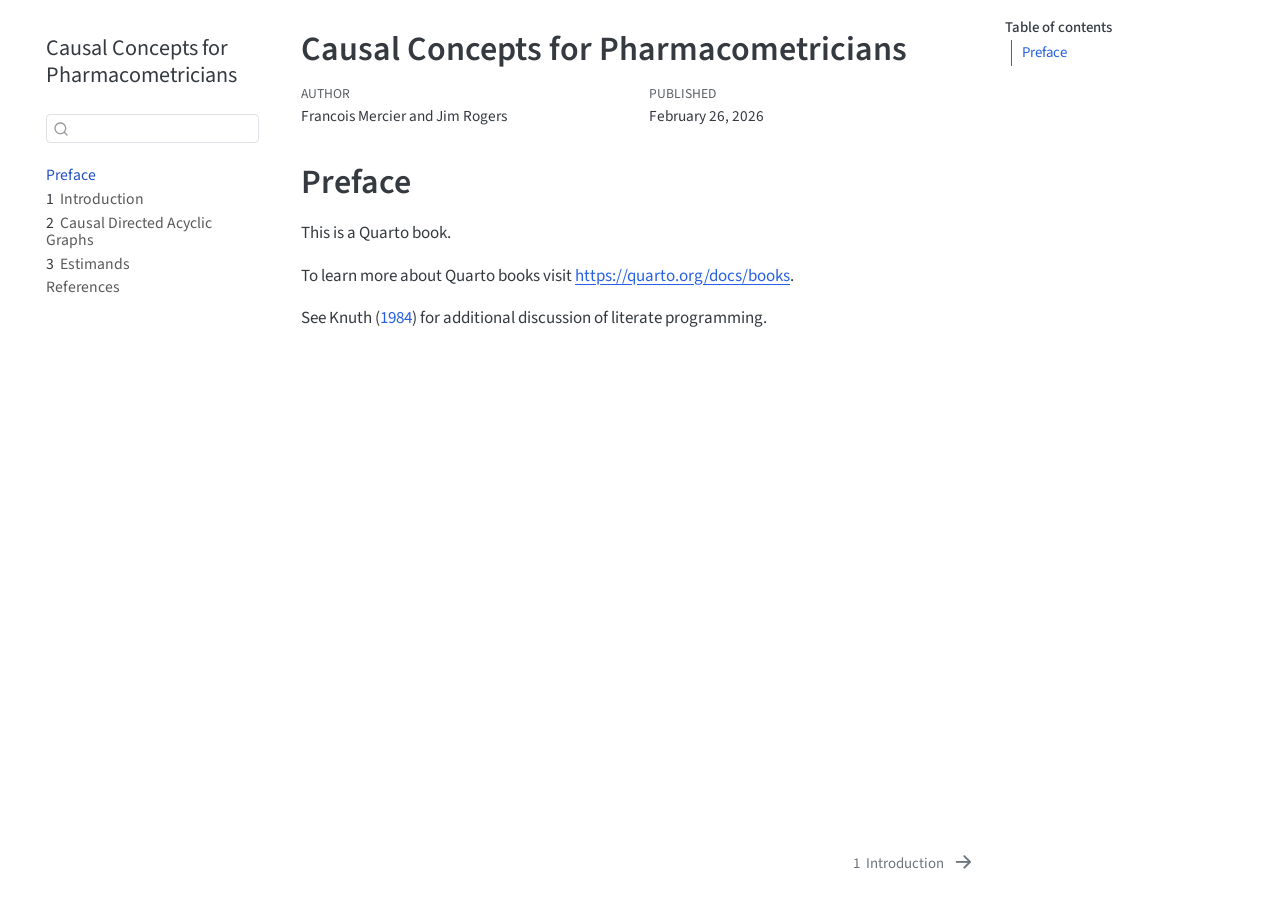
==== index.html @ 0e00f17c "Built site for gh-pages" ====
<!DOCTYPE html>
<html xmlns="http://www.w3.org/1999/xhtml" lang="en" xml:lang="en"><head>

<meta charset="utf-8">
<meta name="generator" content="quarto-1.7.31">

<meta name="viewport" content="width=device-width, initial-scale=1.0, user-scalable=yes">

<meta name="author" content="Francois Mercier and Jim Rogers">
<meta name="dcterms.date" content="2026-02-26">

<title>Causal Concepts for Pharmacometricians</title>
<style>
code{white-space: pre-wrap;}
span.smallcaps{font-variant: small-caps;}
div.columns{display: flex; gap: min(4vw, 1.5em);}
div.column{flex: auto; overflow-x: auto;}
div.hanging-indent{margin-left: 1.5em; text-indent: -1.5em;}
ul.task-list{list-style: none;}
ul.task-list li input[type="checkbox"] {
  width: 0.8em;
  margin: 0 0.8em 0.2em -1em; /* quarto-specific, see https://github.com/quarto-dev/quarto-cli/issues/4556 */ 
  vertical-align: middle;
}
/* CSS for citations */
div.csl-bib-body { }
div.csl-entry {
  clear: both;
  margin-bottom: 0em;
}
.hanging-indent div.csl-entry {
  margin-left:2em;
  text-indent:-2em;
}
div.csl-left-margin {
  min-width:2em;
  float:left;
}
div.csl-right-inline {
  margin-left:2em;
  padding-left:1em;
}
div.csl-indent {
  margin-left: 2em;
}</style>


<script src="site_libs/quarto-nav/quarto-nav.js"></script>
<script src="site_libs/quarto-nav/headroom.min.js"></script>
<script src="site_libs/clipboard/clipboard.min.js"></script>
<script src="site_libs/quarto-search/autocomplete.umd.js"></script>
<script src="site_libs/quarto-search/fuse.min.js"></script>
<script src="site_libs/quarto-search/quarto-search.js"></script>
<meta name="quarto:offset" content="./">
<link href="./Chapter0/intro.html" rel="next">
<script src="site_libs/quarto-html/quarto.js" type="module"></script>
<script src="site_libs/quarto-html/tabsets/tabsets.js" type="module"></script>
<script src="site_libs/quarto-html/popper.min.js"></script>
<script src="site_libs/quarto-html/tippy.umd.min.js"></script>
<script src="site_libs/quarto-html/anchor.min.js"></script>
<link href="site_libs/quarto-html/tippy.css" rel="stylesheet">
<link href="site_libs/quarto-html/quarto-syntax-highlighting-e1a5c8363afafaef2c763b6775fbf3ca.css" rel="stylesheet" id="quarto-text-highlighting-styles">
<script src="site_libs/bootstrap/bootstrap.min.js"></script>
<link href="site_libs/bootstrap/bootstrap-icons.css" rel="stylesheet">
<link href="site_libs/bootstrap/bootstrap-24369470c036f38a51220ca9a6759448.min.css" rel="stylesheet" append-hash="true" id="quarto-bootstrap" data-mode="light">
<script id="quarto-search-options" type="application/json">{
  "location": "sidebar",
  "copy-button": false,
  "collapse-after": 3,
  "panel-placement": "start",
  "type": "textbox",
  "limit": 50,
  "keyboard-shortcut": [
    "f",
    "/",
    "s"
  ],
  "show-item-context": false,
  "language": {
    "search-no-results-text": "No results",
    "search-matching-documents-text": "matching documents",
    "search-copy-link-title": "Copy link to search",
    "search-hide-matches-text": "Hide additional matches",
    "search-more-match-text": "more match in this document",
    "search-more-matches-text": "more matches in this document",
    "search-clear-button-title": "Clear",
    "search-text-placeholder": "",
    "search-detached-cancel-button-title": "Cancel",
    "search-submit-button-title": "Submit",
    "search-label": "Search"
  }
}</script>


</head>

<body class="nav-sidebar floating quarto-light">

<div id="quarto-search-results"></div>
  <header id="quarto-header" class="headroom fixed-top">
  <nav class="quarto-secondary-nav">
    <div class="container-fluid d-flex">
      <button type="button" class="quarto-btn-toggle btn" data-bs-toggle="collapse" role="button" data-bs-target=".quarto-sidebar-collapse-item" aria-controls="quarto-sidebar" aria-expanded="false" aria-label="Toggle sidebar navigation" onclick="if (window.quartoToggleHeadroom) { window.quartoToggleHeadroom(); }">
        <i class="bi bi-layout-text-sidebar-reverse"></i>
      </button>
        <nav class="quarto-page-breadcrumbs" aria-label="breadcrumb"><ol class="breadcrumb"><li class="breadcrumb-item"><a href="./index.html">Preface</a></li></ol></nav>
        <a class="flex-grow-1" role="navigation" data-bs-toggle="collapse" data-bs-target=".quarto-sidebar-collapse-item" aria-controls="quarto-sidebar" aria-expanded="false" aria-label="Toggle sidebar navigation" onclick="if (window.quartoToggleHeadroom) { window.quartoToggleHeadroom(); }">      
        </a>
      <button type="button" class="btn quarto-search-button" aria-label="Search" onclick="window.quartoOpenSearch();">
        <i class="bi bi-search"></i>
      </button>
    </div>
  </nav>
</header>
<!-- content -->
<div id="quarto-content" class="quarto-container page-columns page-rows-contents page-layout-article">
<!-- sidebar -->
  <nav id="quarto-sidebar" class="sidebar collapse collapse-horizontal quarto-sidebar-collapse-item sidebar-navigation floating overflow-auto">
    <div class="pt-lg-2 mt-2 text-left sidebar-header">
    <div class="sidebar-title mb-0 py-0">
      <a href="./">Causal Concepts for Pharmacometricians</a> 
    </div>
      </div>
        <div class="mt-2 flex-shrink-0 align-items-center">
        <div class="sidebar-search">
        <div id="quarto-search" class="" title="Search"></div>
        </div>
        </div>
    <div class="sidebar-menu-container"> 
    <ul class="list-unstyled mt-1">
        <li class="sidebar-item">
  <div class="sidebar-item-container"> 
  <a href="./index.html" class="sidebar-item-text sidebar-link active">
 <span class="menu-text">Preface</span></a>
  </div>
</li>
        <li class="sidebar-item">
  <div class="sidebar-item-container"> 
  <a href="./Chapter0/intro.html" class="sidebar-item-text sidebar-link">
 <span class="menu-text"><span class="chapter-number">1</span>&nbsp; <span class="chapter-title">Introduction</span></span></a>
  </div>
</li>
        <li class="sidebar-item">
  <div class="sidebar-item-container"> 
  <a href="./Chapter1/dags.html" class="sidebar-item-text sidebar-link">
 <span class="menu-text"><span class="chapter-number">2</span>&nbsp; <span class="chapter-title">Causal Directed Acyclic Graphs</span></span></a>
  </div>
</li>
        <li class="sidebar-item">
  <div class="sidebar-item-container"> 
  <a href="./Chapter2/estimands.html" class="sidebar-item-text sidebar-link">
 <span class="menu-text"><span class="chapter-number">3</span>&nbsp; <span class="chapter-title">Estimands</span></span></a>
  </div>
</li>
        <li class="sidebar-item">
  <div class="sidebar-item-container"> 
  <a href="./references.html" class="sidebar-item-text sidebar-link">
 <span class="menu-text">References</span></a>
  </div>
</li>
    </ul>
    </div>
</nav>
<div id="quarto-sidebar-glass" class="quarto-sidebar-collapse-item" data-bs-toggle="collapse" data-bs-target=".quarto-sidebar-collapse-item"></div>
<!-- margin-sidebar -->
    <div id="quarto-margin-sidebar" class="sidebar margin-sidebar">
        <nav id="TOC" role="doc-toc" class="toc-active">
    <h2 id="toc-title">Table of contents</h2>
   
  <ul>
  <li><a href="#preface" id="toc-preface" class="nav-link active" data-scroll-target="#preface">Preface</a></li>
  </ul>
</nav>
    </div>
<!-- main -->
<main class="content" id="quarto-document-content">

<header id="title-block-header" class="quarto-title-block default">
<div class="quarto-title">
<h1 class="title">Causal Concepts for Pharmacometricians</h1>
</div>



<div class="quarto-title-meta">

    <div>
    <div class="quarto-title-meta-heading">Author</div>
    <div class="quarto-title-meta-contents">
             <p>Francois Mercier and Jim Rogers </p>
          </div>
  </div>
    
    <div>
    <div class="quarto-title-meta-heading">Published</div>
    <div class="quarto-title-meta-contents">
      <p class="date">February 26, 2026</p>
    </div>
  </div>
  
    
  </div>
  


</header>


<section id="preface" class="level1 unnumbered">
<h1 class="unnumbered">Preface</h1>
<p>This is a Quarto book.</p>
<p>To learn more about Quarto books visit <a href="https://quarto.org/docs/books" class="uri">https://quarto.org/docs/books</a>.</p>
<p>See <span class="citation" data-cites="knuth84">Knuth (<a href="references.html#ref-knuth84" role="doc-biblioref">1984</a>)</span> for additional discussion of literate programming.</p>


<div id="refs" class="references csl-bib-body hanging-indent" data-entry-spacing="0" role="list" style="display: none">
<div id="ref-knuth84" class="csl-entry" role="listitem">
Knuth, Donald E. 1984. <span>“Literate Programming.”</span> <em>Comput. J.</em> 27 (2): 97–111. <a href="https://doi.org/10.1093/comjnl/27.2.97">https://doi.org/10.1093/comjnl/27.2.97</a>.
</div>
</div>
</section>

</main> <!-- /main -->
<script id="quarto-html-after-body" type="application/javascript">
  window.document.addEventListener("DOMContentLoaded", function (event) {
    const icon = "";
    const anchorJS = new window.AnchorJS();
    anchorJS.options = {
      placement: 'right',
      icon: icon
    };
    anchorJS.add('.anchored');
    const isCodeAnnotation = (el) => {
      for (const clz of el.classList) {
        if (clz.startsWith('code-annotation-')) {                     
          return true;
        }
      }
      return false;
    }
    const onCopySuccess = function(e) {
      // button target
      const button = e.trigger;
      // don't keep focus
      button.blur();
      // flash "checked"
      button.classList.add('code-copy-button-checked');
      var currentTitle = button.getAttribute("title");
      button.setAttribute("title", "Copied!");
      let tooltip;
      if (window.bootstrap) {
        button.setAttribute("data-bs-toggle", "tooltip");
        button.setAttribute("data-bs-placement", "left");
        button.setAttribute("data-bs-title", "Copied!");
        tooltip = new bootstrap.Tooltip(button, 
          { trigger: "manual", 
            customClass: "code-copy-button-tooltip",
            offset: [0, -8]});
        tooltip.show();    
      }
      setTimeout(function() {
        if (tooltip) {
          tooltip.hide();
          button.removeAttribute("data-bs-title");
          button.removeAttribute("data-bs-toggle");
          button.removeAttribute("data-bs-placement");
        }
        button.setAttribute("title", currentTitle);
        button.classList.remove('code-copy-button-checked');
      }, 1000);
      // clear code selection
      e.clearSelection();
    }
    const getTextToCopy = function(trigger) {
        const codeEl = trigger.previousElementSibling.cloneNode(true);
        for (const childEl of codeEl.children) {
          if (isCodeAnnotation(childEl)) {
            childEl.remove();
          }
        }
        return codeEl.innerText;
    }
    const clipboard = new window.ClipboardJS('.code-copy-button:not([data-in-quarto-modal])', {
      text: getTextToCopy
    });
    clipboard.on('success', onCopySuccess);
    if (window.document.getElementById('quarto-embedded-source-code-modal')) {
      const clipboardModal = new window.ClipboardJS('.code-copy-button[data-in-quarto-modal]', {
        text: getTextToCopy,
        container: window.document.getElementById('quarto-embedded-source-code-modal')
      });
      clipboardModal.on('success', onCopySuccess);
    }
      var localhostRegex = new RegExp(/^(?:http|https):\/\/localhost\:?[0-9]*\//);
      var mailtoRegex = new RegExp(/^mailto:/);
        var filterRegex = new RegExp('/' + window.location.host + '/');
      var isInternal = (href) => {
          return filterRegex.test(href) || localhostRegex.test(href) || mailtoRegex.test(href);
      }
      // Inspect non-navigation links and adorn them if external
     var links = window.document.querySelectorAll('a[href]:not(.nav-link):not(.navbar-brand):not(.toc-action):not(.sidebar-link):not(.sidebar-item-toggle):not(.pagination-link):not(.no-external):not([aria-hidden]):not(.dropdown-item):not(.quarto-navigation-tool):not(.about-link)');
      for (var i=0; i<links.length; i++) {
        const link = links[i];
        if (!isInternal(link.href)) {
          // undo the damage that might have been done by quarto-nav.js in the case of
          // links that we want to consider external
          if (link.dataset.originalHref !== undefined) {
            link.href = link.dataset.originalHref;
          }
        }
      }
    function tippyHover(el, contentFn, onTriggerFn, onUntriggerFn) {
      const config = {
        allowHTML: true,
        maxWidth: 500,
        delay: 100,
        arrow: false,
        appendTo: function(el) {
            return el.parentElement;
        },
        interactive: true,
        interactiveBorder: 10,
        theme: 'quarto',
        placement: 'bottom-start',
      };
      if (contentFn) {
        config.content = contentFn;
      }
      if (onTriggerFn) {
        config.onTrigger = onTriggerFn;
      }
      if (onUntriggerFn) {
        config.onUntrigger = onUntriggerFn;
      }
      window.tippy(el, config); 
    }
    const noterefs = window.document.querySelectorAll('a[role="doc-noteref"]');
    for (var i=0; i<noterefs.length; i++) {
      const ref = noterefs[i];
      tippyHover(ref, function() {
        // use id or data attribute instead here
        let href = ref.getAttribute('data-footnote-href') || ref.getAttribute('href');
        try { href = new URL(href).hash; } catch {}
        const id = href.replace(/^#\/?/, "");
        const note = window.document.getElementById(id);
        if (note) {
          return note.innerHTML;
        } else {
          return "";
        }
      });
    }
    const xrefs = window.document.querySelectorAll('a.quarto-xref');
    const processXRef = (id, note) => {
      // Strip column container classes
      const stripColumnClz = (el) => {
        el.classList.remove("page-full", "page-columns");
        if (el.children) {
          for (const child of el.children) {
            stripColumnClz(child);
          }
        }
      }
      stripColumnClz(note)
      if (id === null || id.startsWith('sec-')) {
        // Special case sections, only their first couple elements
        const container = document.createElement("div");
        if (note.children && note.children.length > 2) {
          container.appendChild(note.children[0].cloneNode(true));
          for (let i = 1; i < note.children.length; i++) {
            const child = note.children[i];
            if (child.tagName === "P" && child.innerText === "") {
              continue;
            } else {
              container.appendChild(child.cloneNode(true));
              break;
            }
          }
          if (window.Quarto?.typesetMath) {
            window.Quarto.typesetMath(container);
          }
          return container.innerHTML
        } else {
          if (window.Quarto?.typesetMath) {
            window.Quarto.typesetMath(note);
          }
          return note.innerHTML;
        }
      } else {
        // Remove any anchor links if they are present
        const anchorLink = note.querySelector('a.anchorjs-link');
        if (anchorLink) {
          anchorLink.remove();
        }
        if (window.Quarto?.typesetMath) {
          window.Quarto.typesetMath(note);
        }
        if (note.classList.contains("callout")) {
          return note.outerHTML;
        } else {
          return note.innerHTML;
        }
      }
    }
    for (var i=0; i<xrefs.length; i++) {
      const xref = xrefs[i];
      tippyHover(xref, undefined, function(instance) {
        instance.disable();
        let url = xref.getAttribute('href');
        let hash = undefined; 
        if (url.startsWith('#')) {
          hash = url;
        } else {
          try { hash = new URL(url).hash; } catch {}
        }
        if (hash) {
          const id = hash.replace(/^#\/?/, "");
          const note = window.document.getElementById(id);
          if (note !== null) {
            try {
              const html = processXRef(id, note.cloneNode(true));
              instance.setContent(html);
            } finally {
              instance.enable();
              instance.show();
            }
          } else {
            // See if we can fetch this
            fetch(url.split('#')[0])
            .then(res => res.text())
            .then(html => {
              const parser = new DOMParser();
              const htmlDoc = parser.parseFromString(html, "text/html");
              const note = htmlDoc.getElementById(id);
              if (note !== null) {
                const html = processXRef(id, note);
                instance.setContent(html);
              } 
            }).finally(() => {
              instance.enable();
              instance.show();
            });
          }
        } else {
          // See if we can fetch a full url (with no hash to target)
          // This is a special case and we should probably do some content thinning / targeting
          fetch(url)
          .then(res => res.text())
          .then(html => {
            const parser = new DOMParser();
            const htmlDoc = parser.parseFromString(html, "text/html");
            const note = htmlDoc.querySelector('main.content');
            if (note !== null) {
              // This should only happen for chapter cross references
              // (since there is no id in the URL)
              // remove the first header
              if (note.children.length > 0 && note.children[0].tagName === "HEADER") {
                note.children[0].remove();
              }
              const html = processXRef(null, note);
              instance.setContent(html);
            } 
          }).finally(() => {
            instance.enable();
            instance.show();
          });
        }
      }, function(instance) {
      });
    }
        let selectedAnnoteEl;
        const selectorForAnnotation = ( cell, annotation) => {
          let cellAttr = 'data-code-cell="' + cell + '"';
          let lineAttr = 'data-code-annotation="' +  annotation + '"';
          const selector = 'span[' + cellAttr + '][' + lineAttr + ']';
          return selector;
        }
        const selectCodeLines = (annoteEl) => {
          const doc = window.document;
          const targetCell = annoteEl.getAttribute("data-target-cell");
          const targetAnnotation = annoteEl.getAttribute("data-target-annotation");
          const annoteSpan = window.document.querySelector(selectorForAnnotation(targetCell, targetAnnotation));
          const lines = annoteSpan.getAttribute("data-code-lines").split(",");
          const lineIds = lines.map((line) => {
            return targetCell + "-" + line;
          })
          let top = null;
          let height = null;
          let parent = null;
          if (lineIds.length > 0) {
              //compute the position of the single el (top and bottom and make a div)
              const el = window.document.getElementById(lineIds[0]);
              top = el.offsetTop;
              height = el.offsetHeight;
              parent = el.parentElement.parentElement;
            if (lineIds.length > 1) {
              const lastEl = window.document.getElementById(lineIds[lineIds.length - 1]);
              const bottom = lastEl.offsetTop + lastEl.offsetHeight;
              height = bottom - top;
            }
            if (top !== null && height !== null && parent !== null) {
              // cook up a div (if necessary) and position it 
              let div = window.document.getElementById("code-annotation-line-highlight");
              if (div === null) {
                div = window.document.createElement("div");
                div.setAttribute("id", "code-annotation-line-highlight");
                div.style.position = 'absolute';
                parent.appendChild(div);
              }
              div.style.top = top - 2 + "px";
              div.style.height = height + 4 + "px";
              div.style.left = 0;
              let gutterDiv = window.document.getElementById("code-annotation-line-highlight-gutter");
              if (gutterDiv === null) {
                gutterDiv = window.document.createElement("div");
                gutterDiv.setAttribute("id", "code-annotation-line-highlight-gutter");
                gutterDiv.style.position = 'absolute';
                const codeCell = window.document.getElementById(targetCell);
                const gutter = codeCell.querySelector('.code-annotation-gutter');
                gutter.appendChild(gutterDiv);
              }
              gutterDiv.style.top = top - 2 + "px";
              gutterDiv.style.height = height + 4 + "px";
            }
            selectedAnnoteEl = annoteEl;
          }
        };
        const unselectCodeLines = () => {
          const elementsIds = ["code-annotation-line-highlight", "code-annotation-line-highlight-gutter"];
          elementsIds.forEach((elId) => {
            const div = window.document.getElementById(elId);
            if (div) {
              div.remove();
            }
          });
          selectedAnnoteEl = undefined;
        };
          // Handle positioning of the toggle
      window.addEventListener(
        "resize",
        throttle(() => {
          elRect = undefined;
          if (selectedAnnoteEl) {
            selectCodeLines(selectedAnnoteEl);
          }
        }, 10)
      );
      function throttle(fn, ms) {
      let throttle = false;
      let timer;
        return (...args) => {
          if(!throttle) { // first call gets through
              fn.apply(this, args);
              throttle = true;
          } else { // all the others get throttled
              if(timer) clearTimeout(timer); // cancel #2
              timer = setTimeout(() => {
                fn.apply(this, args);
                timer = throttle = false;
              }, ms);
          }
        };
      }
        // Attach click handler to the DT
        const annoteDls = window.document.querySelectorAll('dt[data-target-cell]');
        for (const annoteDlNode of annoteDls) {
          annoteDlNode.addEventListener('click', (event) => {
            const clickedEl = event.target;
            if (clickedEl !== selectedAnnoteEl) {
              unselectCodeLines();
              const activeEl = window.document.querySelector('dt[data-target-cell].code-annotation-active');
              if (activeEl) {
                activeEl.classList.remove('code-annotation-active');
              }
              selectCodeLines(clickedEl);
              clickedEl.classList.add('code-annotation-active');
            } else {
              // Unselect the line
              unselectCodeLines();
              clickedEl.classList.remove('code-annotation-active');
            }
          });
        }
    const findCites = (el) => {
      const parentEl = el.parentElement;
      if (parentEl) {
        const cites = parentEl.dataset.cites;
        if (cites) {
          return {
            el,
            cites: cites.split(' ')
          };
        } else {
          return findCites(el.parentElement)
        }
      } else {
        return undefined;
      }
    };
    var bibliorefs = window.document.querySelectorAll('a[role="doc-biblioref"]');
    for (var i=0; i<bibliorefs.length; i++) {
      const ref = bibliorefs[i];
      const citeInfo = findCites(ref);
      if (citeInfo) {
        tippyHover(citeInfo.el, function() {
          var popup = window.document.createElement('div');
          citeInfo.cites.forEach(function(cite) {
            var citeDiv = window.document.createElement('div');
            citeDiv.classList.add('hanging-indent');
            citeDiv.classList.add('csl-entry');
            var biblioDiv = window.document.getElementById('ref-' + cite);
            if (biblioDiv) {
              citeDiv.innerHTML = biblioDiv.innerHTML;
            }
            popup.appendChild(citeDiv);
          });
          return popup.innerHTML;
        });
      }
    }
  });
  </script>
<nav class="page-navigation">
  <div class="nav-page nav-page-previous">
  </div>
  <div class="nav-page nav-page-next">
      <a href="./Chapter0/intro.html" class="pagination-link" aria-label="Introduction">
        <span class="nav-page-text"><span class="chapter-number">1</span>&nbsp; <span class="chapter-title">Introduction</span></span> <i class="bi bi-arrow-right-short"></i>
      </a>
  </div>
</nav>
</div> <!-- /content -->




</body></html>
---- site_libs/quarto-html/tippy.css ----
.tippy-box[data-animation=fade][data-state=hidden]{opacity:0}[data-tippy-root]{max-width:calc(100vw - 10px)}.tippy-box{position:relative;background-color:#333;color:#fff;border-radius:4px;font-size:14px;line-height:1.4;white-space:normal;outline:0;transition-property:transform,visibility,opacity}.tippy-box[data-placement^=top]>.tippy-arrow{bottom:0}.tippy-box[data-placement^=top]>.tippy-arrow:before{bottom:-7px;left:0;border-width:8px 8px 0;border-top-color:initial;transform-origin:center top}.tippy-box[data-placement^=bottom]>.tippy-arrow{top:0}.tippy-box[data-placement^=bottom]>.tippy-arrow:before{top:-7px;left:0;border-width:0 8px 8px;border-bottom-color:initial;transform-origin:center bottom}.tippy-box[data-placement^=left]>.tippy-arrow{right:0}.tippy-box[data-placement^=left]>.tippy-arrow:before{border-width:8px 0 8px 8px;border-left-color:initial;right:-7px;transform-origin:center left}.tippy-box[data-placement^=right]>.tippy-arrow{left:0}.tippy-box[data-placement^=right]>.tippy-arrow:before{left:-7px;border-width:8px 8px 8px 0;border-right-color:initial;transform-origin:center right}.tippy-box[data-inertia][data-state=visible]{transition-timing-function:cubic-bezier(.54,1.5,.38,1.11)}.tippy-arrow{width:16px;height:16px;color:#333}.tippy-arrow:before{content:"";position:absolute;border-color:transparent;border-style:solid}.tippy-content{position:relative;padding:5px 9px;z-index:1}
---- site_libs/quarto-html/quarto-syntax-highlighting-e1a5c8363afafaef2c763b6775fbf3ca.css ----
/* quarto syntax highlight colors */
:root {
  --quarto-hl-ot-color: #003B4F;
  --quarto-hl-at-color: #657422;
  --quarto-hl-ss-color: #20794D;
  --quarto-hl-an-color: #5E5E5E;
  --quarto-hl-fu-color: #4758AB;
  --quarto-hl-st-color: #20794D;
  --quarto-hl-cf-color: #003B4F;
  --quarto-hl-op-color: #5E5E5E;
  --quarto-hl-er-color: #AD0000;
  --quarto-hl-bn-color: #AD0000;
  --quarto-hl-al-color: #AD0000;
  --quarto-hl-va-color: #111111;
  --quarto-hl-bu-color: inherit;
  --quarto-hl-ex-color: inherit;
  --quarto-hl-pp-color: #AD0000;
  --quarto-hl-in-color: #5E5E5E;
  --quarto-hl-vs-color: #20794D;
  --quarto-hl-wa-color: #5E5E5E;
  --quarto-hl-do-color: #5E5E5E;
  --quarto-hl-im-color: #00769E;
  --quarto-hl-ch-color: #20794D;
  --quarto-hl-dt-color: #AD0000;
  --quarto-hl-fl-color: #AD0000;
  --quarto-hl-co-color: #5E5E5E;
  --quarto-hl-cv-color: #5E5E5E;
  --quarto-hl-cn-color: #8f5902;
  --quarto-hl-sc-color: #5E5E5E;
  --quarto-hl-dv-color: #AD0000;
  --quarto-hl-kw-color: #003B4F;
}

/* other quarto variables */
:root {
  --quarto-font-monospace: SFMono-Regular, Menlo, Monaco, Consolas, "Liberation Mono", "Courier New", monospace;
}

/* syntax highlight based on Pandoc's rules */
pre > code.sourceCode > span {
  color: #003B4F;
}

code.sourceCode > span {
  color: #003B4F;
}

div.sourceCode,
div.sourceCode pre.sourceCode {
  color: #003B4F;
}

/* Normal */
code span {
  color: #003B4F;
}

/* Alert */
code span.al {
  color: #AD0000;
  font-style: inherit;
}

/* Annotation */
code span.an {
  color: #5E5E5E;
  font-style: inherit;
}

/* Attribute */
code span.at {
  color: #657422;
  font-style: inherit;
}

/* BaseN */
code span.bn {
  color: #AD0000;
  font-style: inherit;
}

/* BuiltIn */
code span.bu {
  font-style: inherit;
}

/* ControlFlow */
code span.cf {
  color: #003B4F;
  font-weight: bold;
  font-style: inherit;
}

/* Char */
code span.ch {
  color: #20794D;
  font-style: inherit;
}

/* Constant */
code span.cn {
  color: #8f5902;
  font-style: inherit;
}

/* Comment */
code span.co {
  color: #5E5E5E;
  font-style: inherit;
}

/* CommentVar */
code span.cv {
  color: #5E5E5E;
  font-style: italic;
}

/* Documentation */
code span.do {
  color: #5E5E5E;
  font-style: italic;
}

/* DataType */
code span.dt {
  color: #AD0000;
  font-style: inherit;
}

/* DecVal */
code span.dv {
  color: #AD0000;
  font-style: inherit;
}

/* Error */
code span.er {
  color: #AD0000;
  font-style: inherit;
}

/* Extension */
code span.ex {
  font-style: inherit;
}

/* Float */
code span.fl {
  color: #AD0000;
  font-style: inherit;
}

/* Function */
code span.fu {
  color: #4758AB;
  font-style: inherit;
}

/* Import */
code span.im {
  color: #00769E;
  font-style: inherit;
}

/* Information */
code span.in {
  color: #5E5E5E;
  font-style: inherit;
}

/* Keyword */
code span.kw {
  color: #003B4F;
  font-weight: bold;
  font-style: inherit;
}

/* Operator */
code span.op {
  color: #5E5E5E;
  font-style: inherit;
}

/* Other */
code span.ot {
  color: #003B4F;
  font-style: inherit;
}

/* Preprocessor */
code span.pp {
  color: #AD0000;
  font-style: inherit;
}

/* SpecialChar */
code span.sc {
  color: #5E5E5E;
  font-style: inherit;
}

/* SpecialString */
code span.ss {
  color: #20794D;
  font-style: inherit;
}

/* String */
code span.st {
  color: #20794D;
  font-style: inherit;
}

/* Variable */
code span.va {
  color: #111111;
  font-style: inherit;
}

/* VerbatimString */
code span.vs {
  color: #20794D;
  font-style: inherit;
}

/* Warning */
code span.wa {
  color: #5E5E5E;
  font-style: italic;
}

.prevent-inlining {
  content: "</";
}

/*# sourceMappingURL=c735b2cac6c846c1abc72f5ce1520814.css.map */
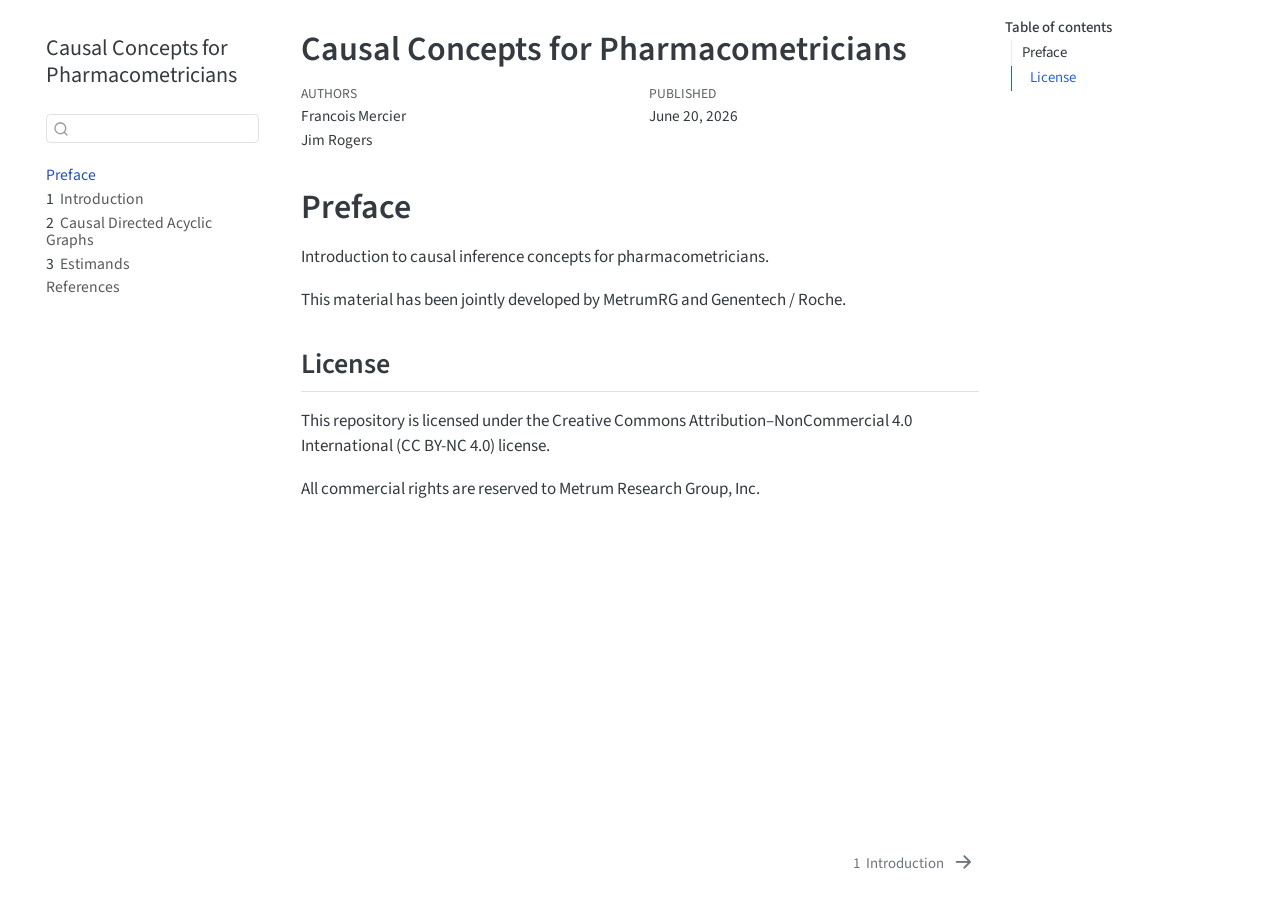
==== commit a7dd4f04: "Built site for gh-pages" ====
--- a/index.html
+++ b/index.html
@@ -6,8 +6,9 @@
 
 <meta name="viewport" content="width=device-width, initial-scale=1.0, user-scalable=yes">
 
-<meta name="author" content="Francois Mercier and Jim Rogers">
-<meta name="dcterms.date" content="2026-02-26">
+<meta name="author" content="Francois Mercier">
+<meta name="author" content="Jim Rogers">
+<meta name="dcterms.date" content="2026-06-20">
 
 <title>Causal Concepts for Pharmacometricians</title>
 <style>
@@ -22,27 +23,7 @@
   margin: 0 0.8em 0.2em -1em; /* quarto-specific, see https://github.com/quarto-dev/quarto-cli/issues/4556 */ 
   vertical-align: middle;
 }
-/* CSS for citations */
-div.csl-bib-body { }
-div.csl-entry {
-  clear: both;
-  margin-bottom: 0em;
-}
-.hanging-indent div.csl-entry {
-  margin-left:2em;
-  text-indent:-2em;
-}
-div.csl-left-margin {
-  min-width:2em;
-  float:left;
-}
-div.csl-right-inline {
-  margin-left:2em;
-  padding-left:1em;
-}
-div.csl-indent {
-  margin-left: 2em;
-}</style>
+</style>
 
 
 <script src="site_libs/quarto-nav/quarto-nav.js"></script>
@@ -168,7 +149,10 @@
     <h2 id="toc-title">Table of contents</h2>
    
   <ul>
-  <li><a href="#preface" id="toc-preface" class="nav-link active" data-scroll-target="#preface">Preface</a></li>
+  <li><a href="#preface" id="toc-preface" class="nav-link active" data-scroll-target="#preface">Preface</a>
+  <ul class="collapse">
+  <li><a href="#license" id="toc-license" class="nav-link" data-scroll-target="#license">License</a></li>
+  </ul></li>
   </ul>
 </nav>
     </div>
@@ -185,16 +169,17 @@
 <div class="quarto-title-meta">
 
     <div>
-    <div class="quarto-title-meta-heading">Author</div>
+    <div class="quarto-title-meta-heading">Authors</div>
     <div class="quarto-title-meta-contents">
-             <p>Francois Mercier and Jim Rogers </p>
+             <p>Francois Mercier </p>
+             <p>Jim Rogers </p>
           </div>
   </div>
     
     <div>
     <div class="quarto-title-meta-heading">Published</div>
     <div class="quarto-title-meta-contents">
-      <p class="date">February 26, 2026</p>
+      <p class="date">June 20, 2026</p>
     </div>
   </div>
   
@@ -208,16 +193,17 @@
 
 <section id="preface" class="level1 unnumbered">
 <h1 class="unnumbered">Preface</h1>
-<p>This is a Quarto book.</p>
-<p>To learn more about Quarto books visit <a href="https://quarto.org/docs/books" class="uri">https://quarto.org/docs/books</a>.</p>
-<p>See <span class="citation" data-cites="knuth84">Knuth (<a href="references.html#ref-knuth84" role="doc-biblioref">1984</a>)</span> for additional discussion of literate programming.</p>
-
-
-<div id="refs" class="references csl-bib-body hanging-indent" data-entry-spacing="0" role="list" style="display: none">
-<div id="ref-knuth84" class="csl-entry" role="listitem">
-Knuth, Donald E. 1984. <span>“Literate Programming.”</span> <em>Comput. J.</em> 27 (2): 97–111. <a href="https://doi.org/10.1093/comjnl/27.2.97">https://doi.org/10.1093/comjnl/27.2.97</a>.
-</div>
-</div>
+<p>Introduction to causal inference concepts for pharmacometricians.</p>
+<p>This material has been jointly developed by MetrumRG and Genentech / Roche.</p>
+<section id="license" class="level2">
+<h2 class="anchored" data-anchor-id="license">License</h2>
+<p>This repository is licensed under the Creative Commons Attribution–NonCommercial 4.0 International (CC BY-NC 4.0) license.</p>
+<p>All commercial rights are reserved to Metrum Research Group, Inc.</p>
+<!-- To learn more about Quarto books visit <https://quarto.org/docs/books>. -->
+<!-- See @knuth84 for additional discussion of literate programming. -->
+
+
+</section>
 </section>
 
 </main> <!-- /main -->
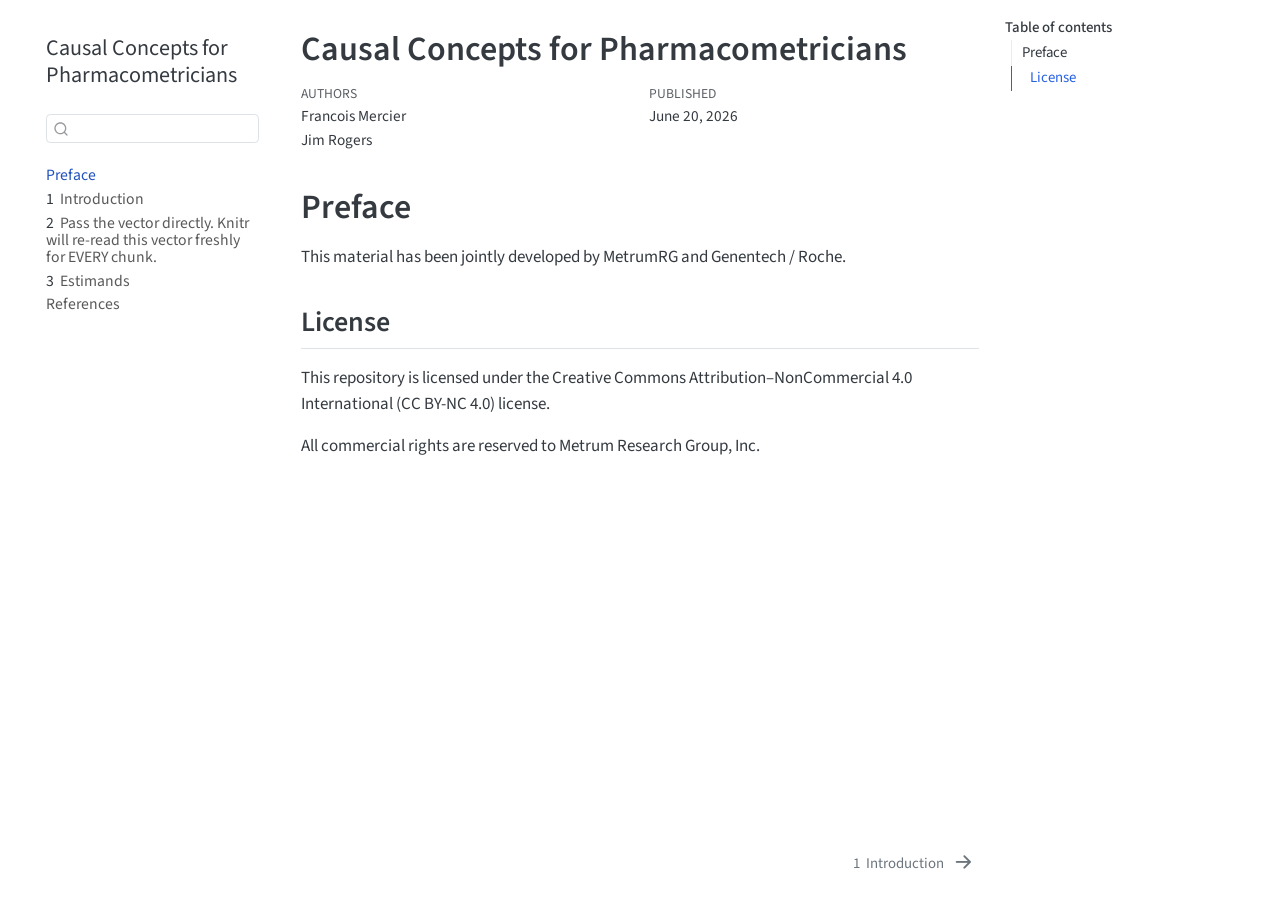
==== commit c53ee9be: "Built site for gh-pages" ====
--- a/index.html
+++ b/index.html
@@ -124,7 +124,7 @@
         <li class="sidebar-item">
   <div class="sidebar-item-container"> 
   <a href="./Chapter1/dags.html" class="sidebar-item-text sidebar-link">
- <span class="menu-text"><span class="chapter-number">2</span>&nbsp; <span class="chapter-title">Causal Directed Acyclic Graphs</span></span></a>
+ <span class="menu-text"><span class="chapter-number">2</span>&nbsp; <span class="chapter-title">Pass the vector directly. Knitr will re-read this vector freshly for EVERY chunk.</span></span></a>
   </div>
 </li>
         <li class="sidebar-item">
@@ -193,7 +193,6 @@
 
 <section id="preface" class="level1 unnumbered">
 <h1 class="unnumbered">Preface</h1>
-<p>Introduction to causal inference concepts for pharmacometricians.</p>
 <p>This material has been jointly developed by MetrumRG and Genentech / Roche.</p>
 <section id="license" class="level2">
 <h2 class="anchored" data-anchor-id="license">License</h2>
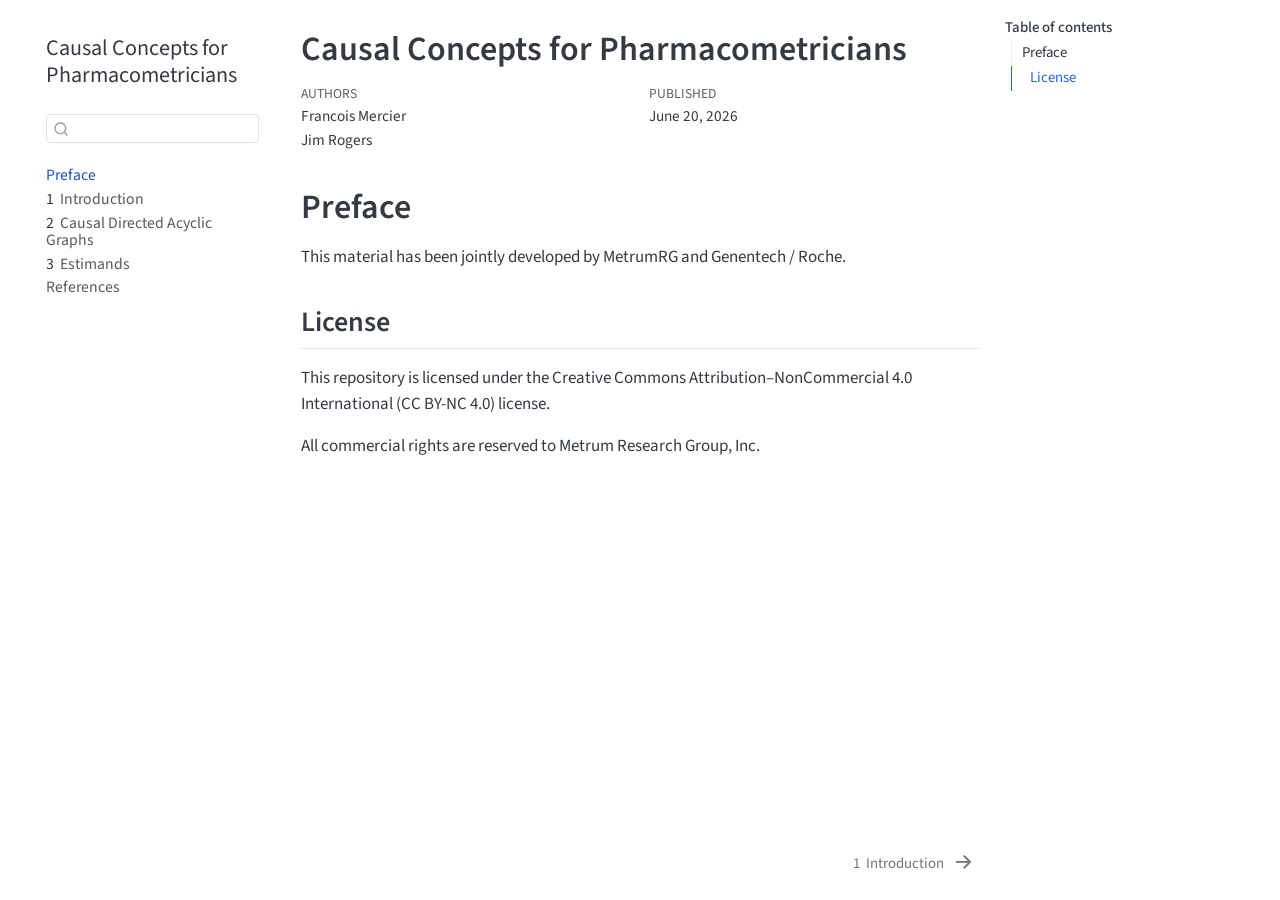
==== commit dad48827: "Built site for gh-pages" ====
--- a/index.html
+++ b/index.html
@@ -124,7 +124,7 @@
         <li class="sidebar-item">
   <div class="sidebar-item-container"> 
   <a href="./Chapter1/dags.html" class="sidebar-item-text sidebar-link">
- <span class="menu-text"><span class="chapter-number">2</span>&nbsp; <span class="chapter-title">Pass the vector directly. Knitr will re-read this vector freshly for EVERY chunk.</span></span></a>
+ <span class="menu-text"><span class="chapter-number">2</span>&nbsp; <span class="chapter-title">Causal Directed Acyclic Graphs</span></span></a>
   </div>
 </li>
         <li class="sidebar-item">
@@ -150,7 +150,7 @@
    
   <ul>
   <li><a href="#preface" id="toc-preface" class="nav-link active" data-scroll-target="#preface">Preface</a>
-  <ul class="collapse">
+  <ul>
   <li><a href="#license" id="toc-license" class="nav-link" data-scroll-target="#license">License</a></li>
   </ul></li>
   </ul>
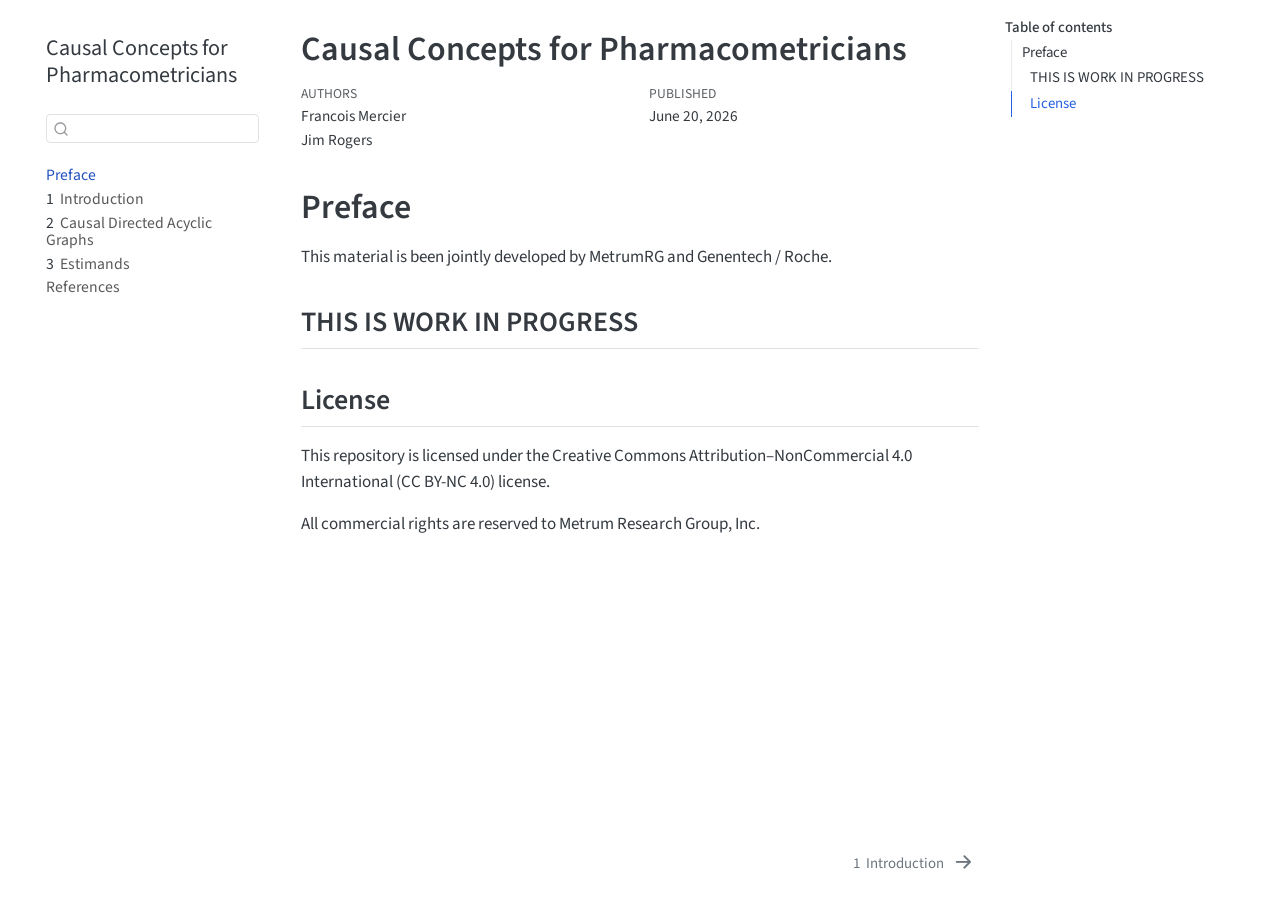
==== commit ea453887: "Built site for gh-pages" ====
--- a/index.html
+++ b/index.html
@@ -151,6 +151,7 @@
   <ul>
   <li><a href="#preface" id="toc-preface" class="nav-link active" data-scroll-target="#preface">Preface</a>
   <ul>
+  <li><a href="#this-is-work-in-progress" id="toc-this-is-work-in-progress" class="nav-link" data-scroll-target="#this-is-work-in-progress">THIS IS WORK IN PROGRESS</a></li>
   <li><a href="#license" id="toc-license" class="nav-link" data-scroll-target="#license">License</a></li>
   </ul></li>
   </ul>
@@ -193,7 +194,10 @@
 
 <section id="preface" class="level1 unnumbered">
 <h1 class="unnumbered">Preface</h1>
-<p>This material has been jointly developed by MetrumRG and Genentech / Roche.</p>
+<p>This material is been jointly developed by MetrumRG and Genentech / Roche.</p>
+<section id="this-is-work-in-progress" class="level2">
+<h2 class="anchored" data-anchor-id="this-is-work-in-progress">THIS IS WORK IN PROGRESS</h2>
+</section>
 <section id="license" class="level2">
 <h2 class="anchored" data-anchor-id="license">License</h2>
 <p>This repository is licensed under the Creative Commons Attribution–NonCommercial 4.0 International (CC BY-NC 4.0) license.</p>
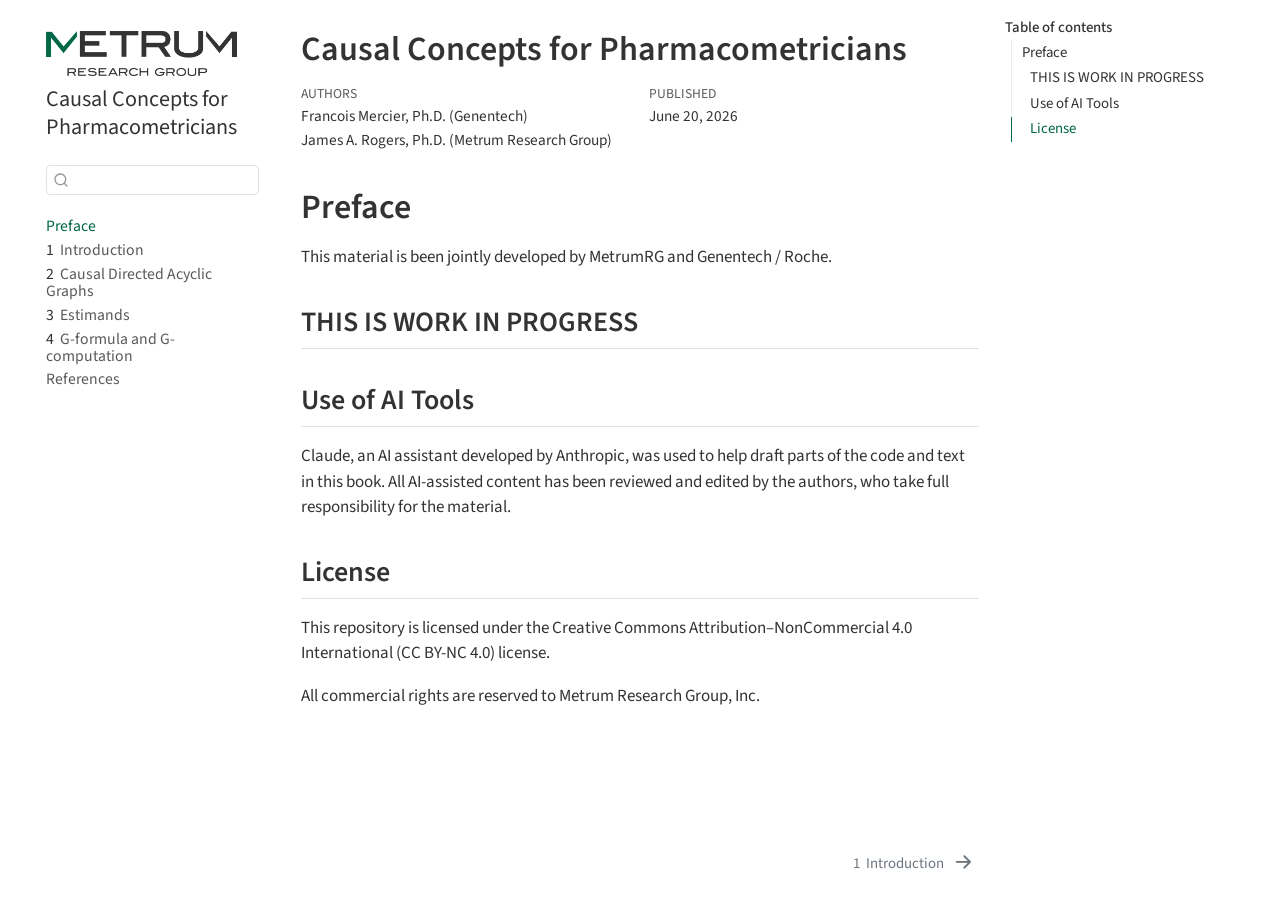
==== commit 8ebc2ce7: "Built site for gh-pages" ====
--- a/index.html
+++ b/index.html
@@ -6,8 +6,8 @@
 
 <meta name="viewport" content="width=device-width, initial-scale=1.0, user-scalable=yes">
 
-<meta name="author" content="Francois Mercier">
-<meta name="author" content="Jim Rogers">
+<meta name="author" content="Francois Mercier, Ph.D.&nbsp;(Genentech)">
+<meta name="author" content="James A. Rogers, Ph.D.&nbsp;(Metrum Research Group)">
 <meta name="dcterms.date" content="2026-06-20">
 
 <title>Causal Concepts for Pharmacometricians</title>
@@ -43,7 +43,7 @@
 <link href="site_libs/quarto-html/quarto-syntax-highlighting-e1a5c8363afafaef2c763b6775fbf3ca.css" rel="stylesheet" id="quarto-text-highlighting-styles">
 <script src="site_libs/bootstrap/bootstrap.min.js"></script>
 <link href="site_libs/bootstrap/bootstrap-icons.css" rel="stylesheet">
-<link href="site_libs/bootstrap/bootstrap-24369470c036f38a51220ca9a6759448.min.css" rel="stylesheet" append-hash="true" id="quarto-bootstrap" data-mode="light">
+<link href="site_libs/bootstrap/bootstrap-11c3c37eb1cfbb0d18db20d6795087db.min.css" rel="stylesheet" append-hash="true" id="quarto-bootstrap" data-mode="light">
 <script id="quarto-search-options" type="application/json">{
   "location": "sidebar",
   "copy-button": false,
@@ -97,7 +97,10 @@
 <div id="quarto-content" class="quarto-container page-columns page-rows-contents page-layout-article">
 <!-- sidebar -->
   <nav id="quarto-sidebar" class="sidebar collapse collapse-horizontal quarto-sidebar-collapse-item sidebar-navigation floating overflow-auto">
-    <div class="pt-lg-2 mt-2 text-left sidebar-header">
+    <div class="pt-lg-2 mt-2 text-left sidebar-header sidebar-header-stacked">
+      <a href="./index.html" class="sidebar-logo-link">
+      <img src="./images/metrum-logo.png" alt="" class="sidebar-logo py-0 d-lg-inline d-none">
+      </a>
     <div class="sidebar-title mb-0 py-0">
       <a href="./">Causal Concepts for Pharmacometricians</a> 
     </div>
@@ -135,6 +138,12 @@
 </li>
         <li class="sidebar-item">
   <div class="sidebar-item-container"> 
+  <a href="./Chapter3/g-computation.html" class="sidebar-item-text sidebar-link">
+ <span class="menu-text"><span class="chapter-number">4</span>&nbsp; <span class="chapter-title">G-formula and G-computation</span></span></a>
+  </div>
+</li>
+        <li class="sidebar-item">
+  <div class="sidebar-item-container"> 
   <a href="./references.html" class="sidebar-item-text sidebar-link">
  <span class="menu-text">References</span></a>
   </div>
@@ -152,6 +161,7 @@
   <li><a href="#preface" id="toc-preface" class="nav-link active" data-scroll-target="#preface">Preface</a>
   <ul>
   <li><a href="#this-is-work-in-progress" id="toc-this-is-work-in-progress" class="nav-link" data-scroll-target="#this-is-work-in-progress">THIS IS WORK IN PROGRESS</a></li>
+  <li><a href="#use-of-ai-tools" id="toc-use-of-ai-tools" class="nav-link" data-scroll-target="#use-of-ai-tools">Use of AI Tools</a></li>
   <li><a href="#license" id="toc-license" class="nav-link" data-scroll-target="#license">License</a></li>
   </ul></li>
   </ul>
@@ -172,8 +182,8 @@
     <div>
     <div class="quarto-title-meta-heading">Authors</div>
     <div class="quarto-title-meta-contents">
-             <p>Francois Mercier </p>
-             <p>Jim Rogers </p>
+             <p>Francois Mercier, Ph.D.&nbsp;(Genentech) </p>
+             <p>James A. Rogers, Ph.D.&nbsp;(Metrum Research Group) </p>
           </div>
   </div>
     
@@ -197,6 +207,10 @@
 <p>This material is been jointly developed by MetrumRG and Genentech / Roche.</p>
 <section id="this-is-work-in-progress" class="level2">
 <h2 class="anchored" data-anchor-id="this-is-work-in-progress">THIS IS WORK IN PROGRESS</h2>
+</section>
+<section id="use-of-ai-tools" class="level2">
+<h2 class="anchored" data-anchor-id="use-of-ai-tools">Use of AI Tools</h2>
+<p>Claude, an AI assistant developed by Anthropic, was used to help draft parts of the code and text in this book. All AI-assisted content has been reviewed and edited by the authors, who take full responsibility for the material.</p>
 </section>
 <section id="license" class="level2">
 <h2 class="anchored" data-anchor-id="license">License</h2>
